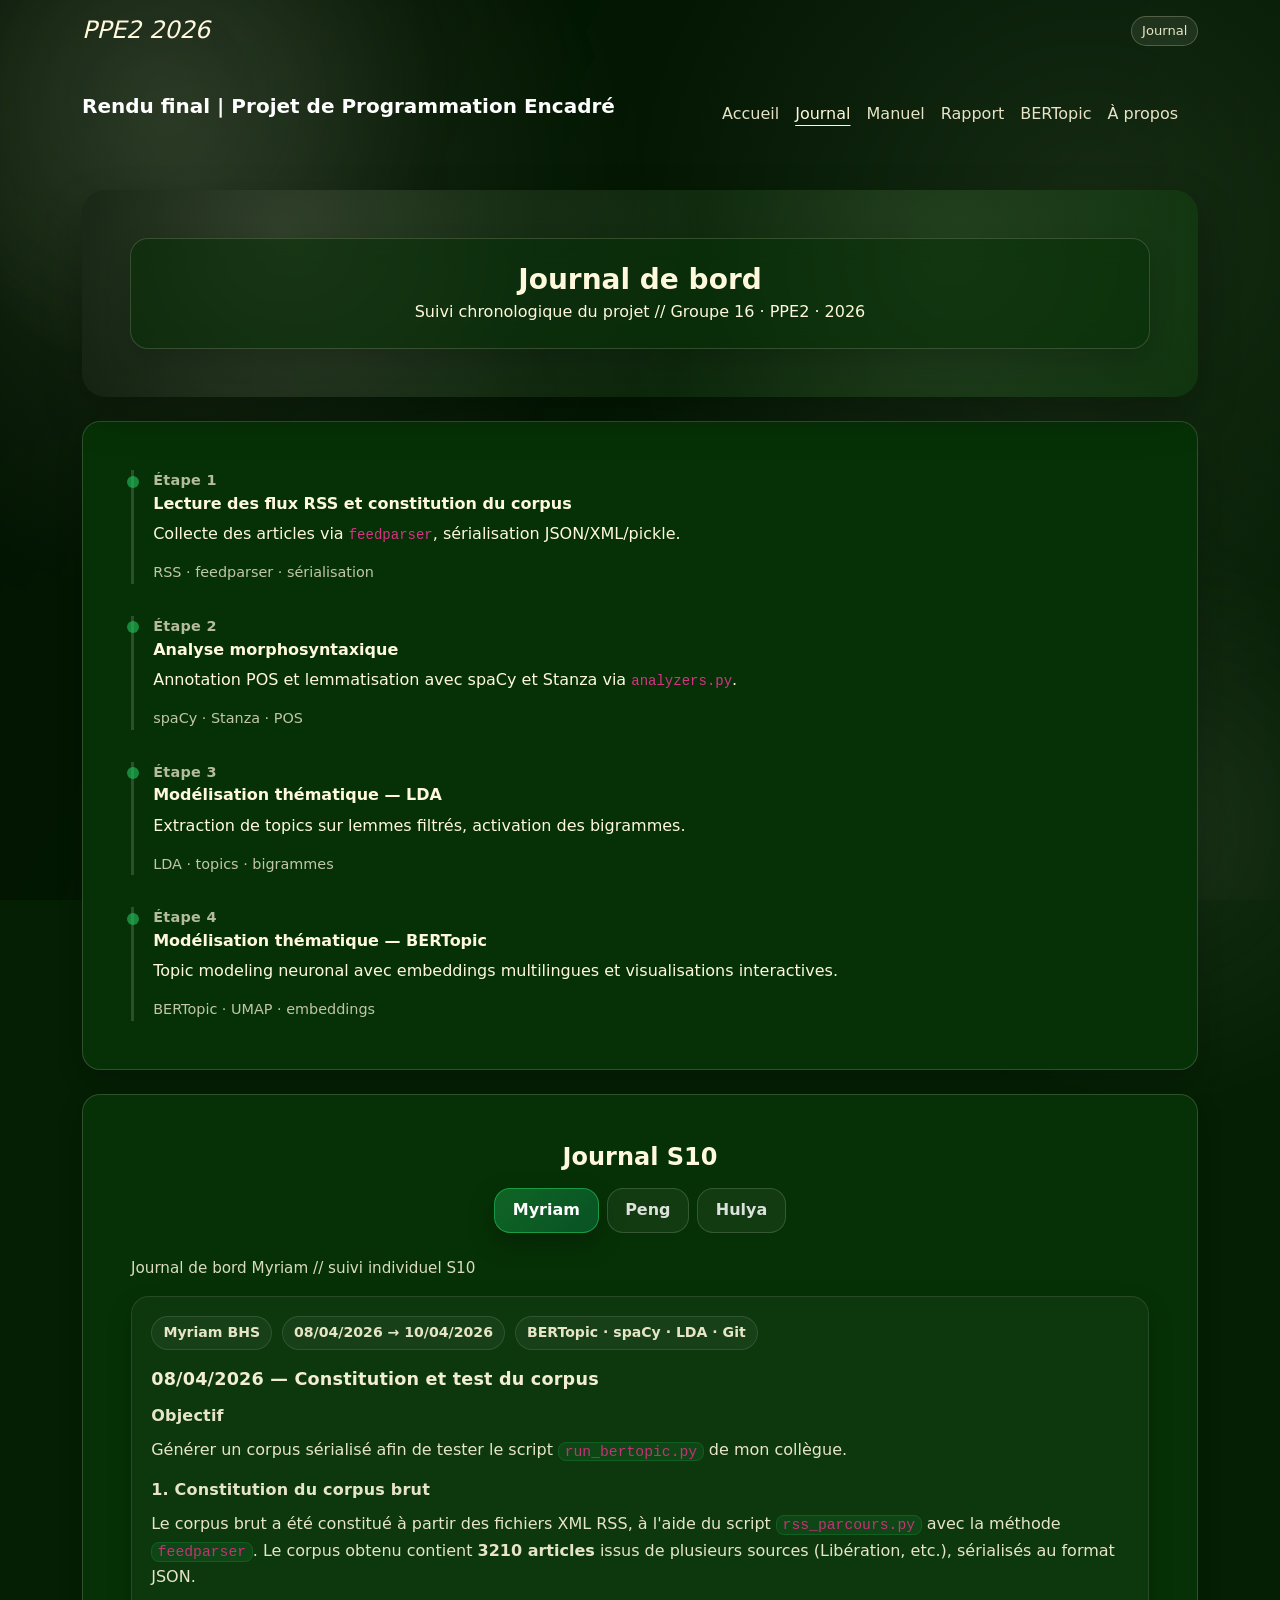
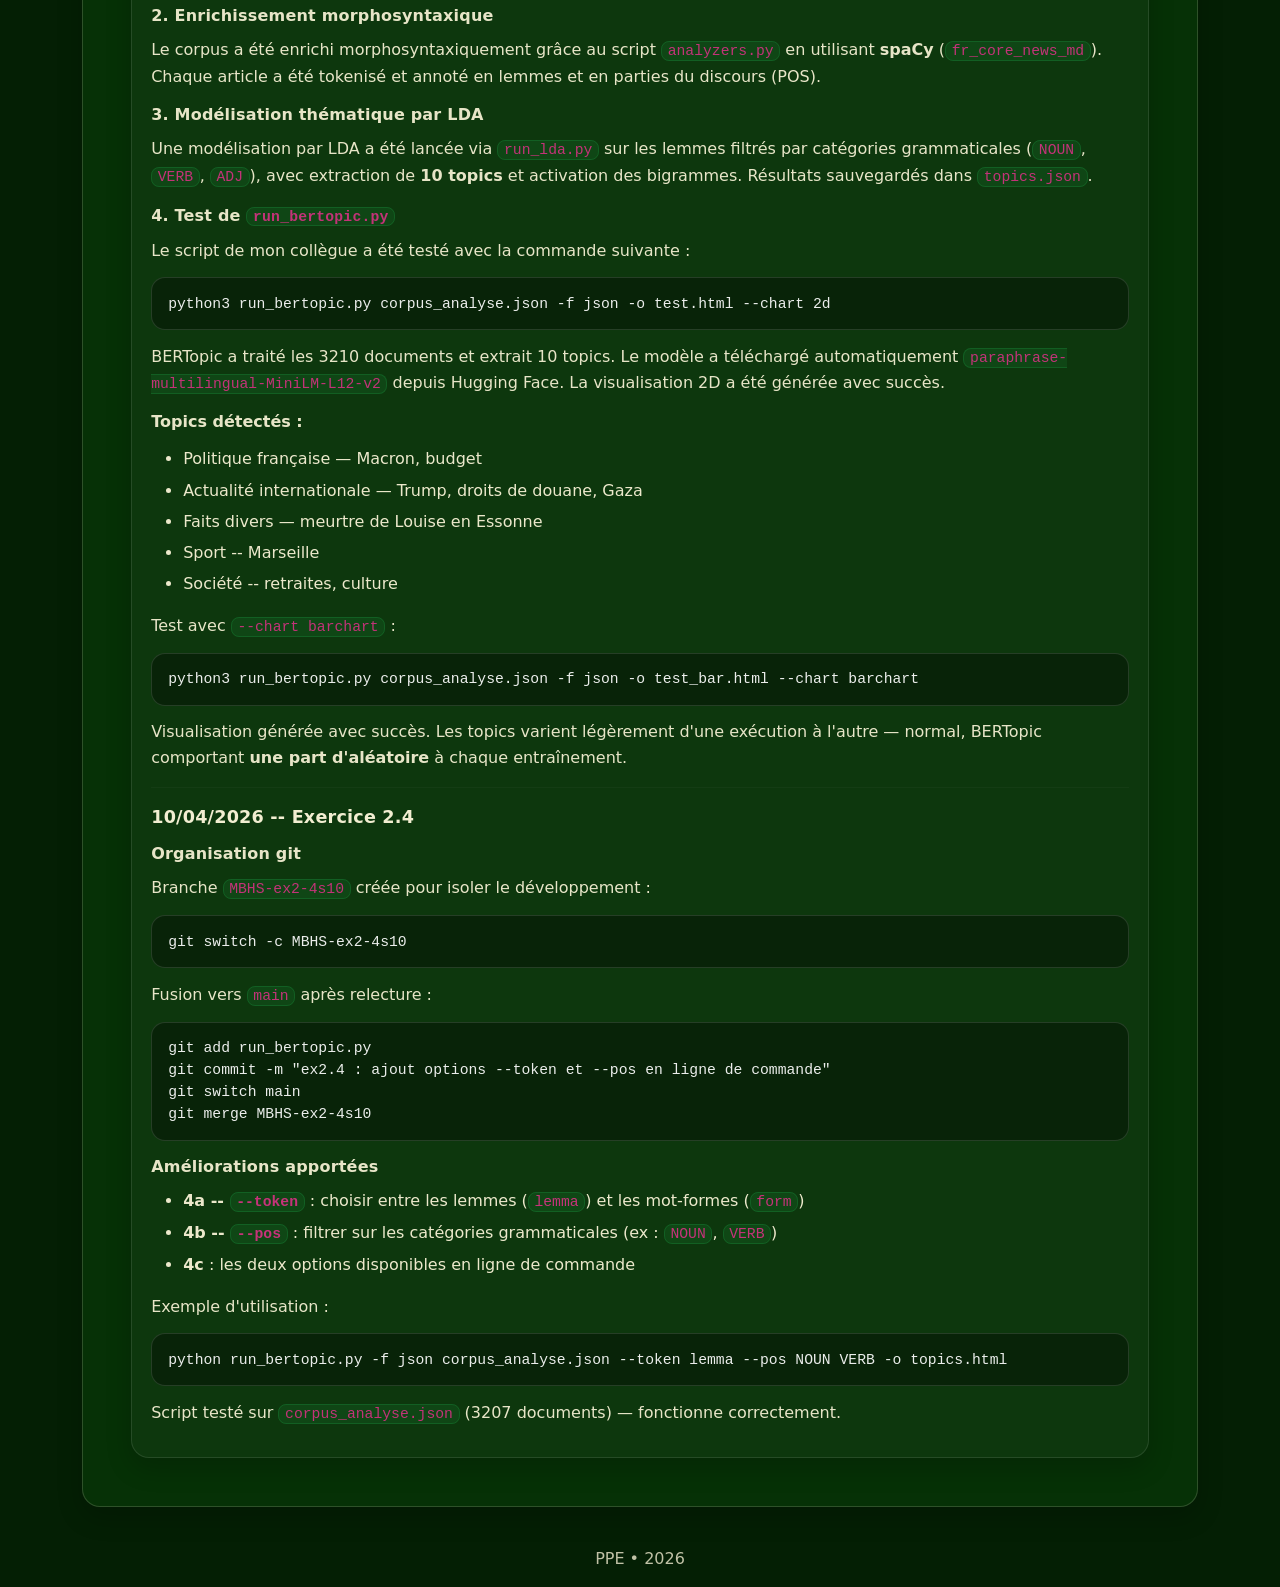
==== page-html/journal.html @ b5c0f67b "ajout des fichiers html pour le site du rendu final" ====
<!DOCTYPE html>
<html lang="fr">
  <head>
    <meta charset="utf-8" />
    <meta name="viewport" content="width=device-width, initial-scale=1" />
    <title>Journal | PPE2 | Groupe 16</title>

    <link
      href="https://cdn.jsdelivr.net/npm/bootstrap@5.3.3/dist/css/bootstrap.min.css"
      rel="stylesheet"
    />
    <style>
      /* ===== projet.css ===== */
      :root {
        --ink: cornsilk;
        --panel: #063106;
        --panelGlass: rgba(6, 49, 6, 0.55);
        --line: rgba(255, 248, 220, 0.16);
        --line2: rgba(255, 248, 220, 0.26);
        --shadow: 0 18px 40px rgba(0, 0, 0, 0.26);
        --shadow2: 0 10px 26px rgba(0, 0, 0, 0.18);
        --r: 24px;
        --r2: 18px;
      }
      body.corps {
        background: #041f04;
        color: var(--ink);
        min-height: 100vh;
      }
      .wow-bg {
        position: fixed;
        inset: 0;
        z-index: -1;
        background: radial-gradient(circle at 15% 20%, rgba(255,248,220,0.1), transparent 35%),
          radial-gradient(circle at 85% 25%, rgba(255,248,220,0.08), transparent 38%),
          radial-gradient(circle at 70% 90%, rgba(255,248,220,0.06), transparent 45%),
          linear-gradient(120deg, rgba(0,0,0,0.35), rgba(0,0,0,0.05));
        filter: saturate(1.05) contrast(1.05);
      }
      .wow-bg::before, .wow-bg::after {
        content: "";
        position: absolute;
        width: 55vmax;
        height: 55vmax;
        border-radius: 50%;
        background: radial-gradient(circle, rgba(255,248,220,0.14), transparent 60%);
        filter: blur(18px);
        opacity: 0.65;
        animation: floaty 14s ease-in-out infinite;
        pointer-events: none;
      }
      .wow-bg::before { left: -15vmax; top: -20vmax; }
      .wow-bg::after { right: -18vmax; bottom: -22vmax; animation-duration: 18s; opacity: 0.5; }
      @keyframes floaty {
        0%, 100% { transform: translate(0,0) scale(1); }
        50% { transform: translate(4vmax, 3vmax) scale(1.06); }
      }
      .navbar-dark .navbar-nav .nav-link { color: rgba(255,248,220,0.9); }
      .navbar-dark .navbar-nav .nav-link:hover { color: rgba(255,248,220,1); }
      .navbar-dark .navbar-nav .nav-link.active {
        color: rgba(255,248,220,1);
        text-decoration: underline;
        text-underline-offset: 6px;
      }
      .badge-soft {
        display: inline-flex;
        align-items: center;
        gap: 0.4rem;
        padding: 0.25rem 0.6rem;
        border-radius: 999px;
        border: 1px solid rgba(255,248,220,0.22);
        background: rgba(255,248,220,0.08);
        color: rgba(255,248,220,0.9);
        font-size: 0.82rem;
        white-space: nowrap;
      }
      .hero {
        position: relative;
        border-radius: var(--r);
        overflow: hidden;
        background: var(--panel);
        box-shadow: var(--shadow);
        isolation: isolate;
      }
      .hero-bg {
        position: absolute;
        inset: 0;
        background: radial-gradient(circle at 18% 22%, rgba(255,248,220,0.18), transparent 45%),
          radial-gradient(circle at 78% 30%, rgba(255,248,220,0.12), transparent 48%),
          linear-gradient(90deg, rgba(0,0,0,0.62), rgba(0,0,0,0.1));
        z-index: 0;
      }
      .hero-content { position: relative; z-index: 1; }
      .glass {
        background: var(--panelGlass);
        border: 1px solid var(--line);
        border-radius: var(--r2);
        box-shadow: var(--shadow2);
        backdrop-filter: blur(12px);
        -webkit-backdrop-filter: blur(12px);
      }
      .modern-card {
        background: var(--panel);
        border: 1px solid var(--line);
        border-radius: var(--r2);
        box-shadow: var(--shadow2);
      }
      .small-muted { color: rgba(255,248,220,0.75); }
      .reveal { opacity: 1; transform: none; }
      body.has-io .reveal { opacity: 0; transform: translateY(10px); transition: opacity 0.5s ease, transform 0.5s ease; }
      body.has-io .reveal.is-visible { opacity: 1; transform: translateY(0); }
      .divider { height: 1px; background: rgba(255,248,220,0.18); margin: 28px 0; }
      .footer { padding: 18px 0; text-align: center; color: rgba(255,248,220,0.75); }
      .to-top {
        position: fixed; right: 18px; bottom: 18px; width: 48px; height: 48px;
        border-radius: 16px; border: 1px solid rgba(255,248,220,0.22);
        background: rgba(6,49,6,0.7); color: rgba(255,248,220,0.95);
        box-shadow: var(--shadow2); display: grid; place-items: center;
        cursor: pointer; opacity: 0; transform: translateY(6px);
        pointer-events: none; transition: opacity 0.18s ease, transform 0.18s ease; z-index: 10;
      }
      .to-top.is-visible { opacity: 1; transform: translateY(0); pointer-events: auto; }
      .tables-access { background: rgba(255,255,255,0.08) !important; border: 1px solid rgba(255,255,255,0.1); }
      .tables-access .modern-card { transition: transform 0.18s ease, filter 0.18s ease, box-shadow 0.18s ease; will-change: transform; }
      .tables-access .modern-card:hover { filter: brightness(0.9); transform: translateY(-2px); box-shadow: 0 10px 24px rgba(0,0,0,0.25); }

      /* ===== journal styles ===== */
      .journal-entry {
        border-left: 3px solid rgba(255, 255, 255, 0.15);
        padding-left: 1.2rem;
        position: relative;
      }

      .journal-entry::before {
        content: "";
        position: absolute;
        left: -7px;
        top: 0.35rem;
        width: 12px;
        height: 12px;
        border-radius: 50%;
        background: rgba(34, 197, 94, 0.6);
      }

      .journal-date {
        font-size: 0.9rem;
        opacity: 0.7;
        font-weight: 600;
        letter-spacing: 0.3px;
      }

      .journal-title {
        font-weight: 700;
        margin-bottom: 0.4rem;
      }

      .journal-meta {
        font-size: 0.9rem;
        opacity: 0.75;
      }

      .journal-entry + .journal-entry {
        margin-top: 2rem;
      }

      .journal-tabs .nav-link {
        border-radius: 16px;
        padding: 0.6rem 1.1rem;
        font-weight: 600;
        color: rgba(255, 255, 255, 0.85);
        background: rgba(255, 255, 255, 0.05);
        border: 1px solid rgba(255, 255, 255, 0.15);
        transition: all 0.15s ease;
      }

      .journal-tabs .nav-link:hover {
        background: rgba(34, 197, 94, 0.12);
        border-color: rgba(34, 197, 94, 0.4);
        color: rgba(255, 255, 255, 0.95);
      }

      .journal-tabs .nav-link.active {
        background: linear-gradient(
          135deg,
          rgba(34, 197, 94, 0.35),
          rgba(16, 185, 129, 0.25)
        );
        border-color: rgba(34, 197, 94, 0.6);
        color: #fff;
        box-shadow: 0 10px 26px rgba(0, 0, 0, 0.25);
      }

      .journal-file {
        font-size: 0.95rem;
        opacity: 0.85;
      }

      .md-wrap {
        background: rgba(255, 255, 255, 0.03);
        border: 1px solid rgba(255, 255, 255, 0.1);
        border-radius: 18px;
        padding: 1.2rem 1.2rem;
        box-shadow: 0 10px 26px rgba(0, 0, 0, 0.18);
      }
      .md-wrap h1,
      .md-wrap h2,
      .md-wrap h3 {
        margin: 0 0 0.75rem 0;
        font-weight: 800;
        letter-spacing: 0.2px;
      }
      .md-wrap h1 {
        font-size: 1.35rem;
      }
      .md-wrap h2 {
        font-size: 1.1rem;
        opacity: 0.95;
        margin-top: 1.2rem;
      }
      .md-wrap h3 {
        font-size: 1rem;
        opacity: 0.9;
        margin-top: 1rem;
      }
      .md-wrap p {
        opacity: 0.9;
        line-height: 1.6;
        margin-bottom: 0.75rem;
      }
      .md-wrap ul,
      .md-wrap ol {
        opacity: 0.92;
        line-height: 1.6;
      }
      .md-wrap li {
        margin-bottom: 0.35rem;
      }
      .md-wrap hr {
        border: 0;
        height: 1px;
        margin: 1rem 0;
        background: rgba(255, 255, 255, 0.1);
      }
      .md-wrap code {
        background: rgba(34, 197, 94, 0.12);
        border: 1px solid rgba(34, 197, 94, 0.22);
        padding: 0.06rem 0.35rem;
        border-radius: 8px;
        font-family: ui-monospace, SFMono-Regular, Menlo, Monaco, Consolas,
          "Liberation Mono", "Courier New", monospace;
        font-size: 0.92em;
      }
      .md-wrap pre {
        background: rgba(0, 0, 0, 0.35);
        border: 1px solid rgba(255, 255, 255, 0.12);
        border-radius: 14px;
        padding: 0.9rem 1rem;
        overflow: auto;
        margin: 0.85rem 0;
      }
      .md-wrap pre code {
        background: transparent;
        border: 0;
        padding: 0;
        font-size: 0.92rem;
        color: rgba(255, 255, 255, 0.92);
        display: block;
        white-space: pre;
      }
      .md-meta {
        display: flex;
        flex-wrap: wrap;
        gap: 0.6rem;
        align-items: center;
        margin-bottom: 0.9rem;
        opacity: 0.9;
      }
      .md-badge {
        display: inline-flex;
        align-items: center;
        gap: 0.45rem;
        padding: 0.35rem 0.7rem;
        border-radius: 999px;
        background: rgba(255, 255, 255, 0.05);
        border: 1px solid rgba(255, 255, 255, 0.12);
        font-weight: 650;
        font-size: 0.88rem;
      }
    </style>
  </head>

  <body class="corps">
    <div class="wow-bg"></div>

    <header class="py-3">
      <div
        class="container d-flex align-items-center justify-content-between gap-3"
      >
        <h4 class="m-0"><em>PPE2 2026</em></h4>
        <span class="badge-soft">Journal</span>
      </div>

      <nav class="navbar navbar-expand-lg navbar-dark mt-3">
      <div class="container">
        <a class="navbar-brand fw-semibold" href="index.html">Rendu final | Projet de Programmation Encadré</a>
      
      <nav class="navbar navbar-expand-lg navbar-dark mt-3">
        <div class="container">
          <a class="navbar-brand fw-semibold" href="index.html"></a>

          <button
            class="navbar-toggler"
            type="button"
            data-bs-toggle="collapse"
            data-bs-target="#mainNav"
          >
            <span class="navbar-toggler-icon"></span>
          </button>

          <div class="collapse navbar-collapse" id="mainNav">
            <ul class="navbar-nav ms-auto">
              <li class="nav-item">
                <a class="nav-link" href="projet.html">Accueil</a>
              </li>
              <li class="nav-item">
                <a class="nav-link active" aria-current="page" href="journal.html">Journal</a>
              </li>
              <li class="nav-item">
                <a class="nav-link" href="manuel.html">Manuel</a>
              </li>
              <li class="nav-item">
                <a class="nav-link" href="rapport.html">Rapport</a>
              </li>
              <li class="nav-item">
                <a class="nav-link" href="bertopic.html">BERTopic</a>
              </li>
              <li class="nav-item">
                <a class="nav-link" href="objectifs.html">À propos</a>
              </li>
            </ul>
          </div>
        </div>
      </nav>
    </header>

    <main class="container py-4">

      <section class="hero mb-4 reveal">
        <div class="hero-bg" aria-hidden="true"></div>
        <div class="hero-content p-4 p-md-5">
          <div class="glass p-3 p-md-4">
            <h1 class="h3 mb-1 text-center">
              <strong>Journal de bord</strong>
            </h1>
            <p class="mb-0 text-center">
              Suivi chronologique du projet // Groupe 16 · PPE2 · 2026
            </p>
          </div>
        </div>
      </section>

      <section class="reveal">
        <div class="modern-card p-4 p-md-5">
          <div class="journal-entry">
            <div class="journal-date">Étape 1</div>
            <div class="journal-title">Lecture des flux RSS et constitution du corpus</div>
            <p>Collecte des articles via <code>feedparser</code>, sérialisation JSON/XML/pickle.</p>
            <div class="journal-meta">RSS · feedparser · sérialisation</div>
          </div>

          <div class="journal-entry">
            <div class="journal-date">Étape 2</div>
            <div class="journal-title">Analyse morphosyntaxique</div>
            <p>Annotation POS et lemmatisation avec spaCy et Stanza via <code>analyzers.py</code>.</p>
            <div class="journal-meta">spaCy · Stanza · POS</div>
          </div>

          <div class="journal-entry">
            <div class="journal-date">Étape 3</div>
            <div class="journal-title">Modélisation thématique — LDA</div>
            <p>Extraction de topics sur lemmes filtrés, activation des bigrammes.</p>
            <div class="journal-meta">LDA · topics · bigrammes</div>
          </div>

          <div class="journal-entry">
            <div class="journal-date">Étape 4</div>
            <div class="journal-title">Modélisation thématique — BERTopic</div>
            <p>Topic modeling neuronal avec embeddings multilingues et visualisations interactives.</p>
            <div class="journal-meta">BERTopic · UMAP · embeddings</div>
          </div>
        </div>
      </section>

      <section class="reveal mt-4">
        <div class="modern-card p-4 p-md-5">
          <h2 class="h4 mb-3 text-center">
            <strong>Journal S10</strong>
          </h2>

          <ul class="nav nav-pills justify-content-center gap-2 journal-tabs mb-4">
            <li class="nav-item">
              <button class="nav-link active" data-bs-toggle="pill" data-bs-target="#journal-myriam">
                Myriam
              </button>
            </li>
            <li class="nav-item">
              <button class="nav-link" data-bs-toggle="pill" data-bs-target="#journal-peng">
                Peng
              </button>
            </li>
            <li class="nav-item">
              <button class="nav-link" data-bs-toggle="pill" data-bs-target="#journal-hulya">
                Hulya
              </button>
            </li>
          </ul>

          <div class="tab-content">

            <!-- ===== MYRIAM ===== -->
            <div class="tab-pane fade show active" id="journal-myriam">
              <p class="journal-file mb-3">
                Journal de bord Myriam // suivi individuel S10
              </p>
              <article class="md-wrap">
                <div class="md-meta">
                  <span class="md-badge">Myriam BHS</span>
                  <span class="md-badge">08/04/2026 → 10/04/2026</span>
                  <span class="md-badge">BERTopic · spaCy · LDA · Git</span>
                </div>

                <h2>08/04/2026 — Constitution et test du corpus</h2>

                <h3>Objectif</h3>
                <p>Générer un corpus sérialisé afin de tester le script <code>run_bertopic.py</code> de mon collègue.</p>

                <h3>1. Constitution du corpus brut</h3>
                <p>
                  Le corpus brut a été constitué à partir des fichiers XML RSS, à l'aide du script <code>rss_parcours.py</code>
                  avec la méthode <code>feedparser</code>. Le corpus obtenu contient <strong>3210 articles</strong> issus de
                  plusieurs sources (Libération, etc.), sérialisés au format JSON.
                </p>

                <h3>2. Enrichissement morphosyntaxique</h3>
                <p>
                  Le corpus a été enrichi morphosyntaxiquement grâce au script <code>analyzers.py</code> en utilisant
                  <strong>spaCy</strong> (<code>fr_core_news_md</code>). Chaque article a été tokenisé et annoté en lemmes
                  et en parties du discours (POS).
                </p>

                <h3>3. Modélisation thématique par LDA</h3>
                <p>
                  Une modélisation par LDA a été lancée via <code>run_lda.py</code> sur les lemmes filtrés par catégories
                  grammaticales (<code>NOUN</code>, <code>VERB</code>, <code>ADJ</code>), avec extraction de
                  <strong>10 topics</strong> et activation des bigrammes. Résultats sauvegardés dans <code>topics.json</code>.
                </p>

                <h3>4. Test de <code>run_bertopic.py</code></h3>
                <p>Le script de mon collègue a été testé avec la commande suivante :</p>
                <pre><code>python3 run_bertopic.py corpus_analyse.json -f json -o test.html --chart 2d</code></pre>
                <p>
                  BERTopic a traité les 3210 documents et extrait 10 topics. Le modèle a téléchargé automatiquement
                  <code>paraphrase-multilingual-MiniLM-L12-v2</code> depuis Hugging Face. La visualisation 2D a été
                  générée avec succès.
                </p>
                <p><strong>Topics détectés :</strong></p>
                <ul>
                  <li>Politique française — Macron, budget</li>
                  <li>Actualité internationale — Trump, droits de douane, Gaza</li>
                  <li>Faits divers — meurtre de Louise en Essonne</li>
                  <li>Sport -- Marseille</li>
                  <li>Société -- retraites, culture</li>
                </ul>
                <p>Test avec <code>--chart barchart</code> :</p>
                <pre><code>python3 run_bertopic.py corpus_analyse.json -f json -o test_bar.html --chart barchart</code></pre>
                <p>
                  Visualisation générée avec succès. Les topics varient légèrement d'une exécution à l'autre —
                  normal, BERTopic comportant <strong>une part d'aléatoire</strong> à chaque entraînement.
                </p>

                <hr />

                <h2>10/04/2026 -- Exercice 2.4</h2>

                <h3>Organisation git</h3>
                <p>Branche <code>MBHS-ex2-4s10</code> créée pour isoler le développement :</p>
                <pre><code>git switch -c MBHS-ex2-4s10</code></pre>
                <p>Fusion vers <code>main</code> après relecture :</p>
                <pre><code>git add run_bertopic.py
git commit -m "ex2.4 : ajout options --token et --pos en ligne de commande"
git switch main
git merge MBHS-ex2-4s10</code></pre>

                <h3>Améliorations apportées</h3>
                <ul>
                  <li><strong>4a -- <code>--token</code></strong> : choisir entre les lemmes (<code>lemma</code>) et les mot-formes (<code>form</code>)</li>
                  <li><strong>4b -- <code>--pos</code></strong> : filtrer sur les catégories grammaticales (ex : <code>NOUN</code>, <code>VERB</code>)</li>
                  <li><strong>4c</strong> : les deux options disponibles en ligne de commande</li>
                </ul>
                <p>Exemple d'utilisation :</p>
                <pre><code>python run_bertopic.py -f json corpus_analyse.json --token lemma --pos NOUN VERB -o topics.html</code></pre>
                <p>Script testé sur <code>corpus_analyse.json</code> (3207 documents) — fonctionne correctement.</p>
              </article>
            </div>

            <!-- ===== PENG ===== -->
            <div class="tab-pane fade" id="journal-peng">
              <p class="journal-file mb-3">
                Journal de bord Peng // suivi individuel S10
              </p>
              <article class="md-wrap">
                <div class="md-meta">
                  <span class="md-badge">Peng CHEN</span>
                  <span class="md-badge">10/04/2026</span>
                  <span class="md-badge">BERTopic · argparse · refactorisation</span>
                </div>

                <h2>Exercice 1 -- Correction du code précédent</h2>
                <p>
                  J'ai repris et restructuré une grande partie du code, notamment dans <code>analyzers.py</code>,
                  <code>datastructures.py</code> et <code>run_lda.py</code>. En m'inspirant du style de la correction
                  fournie par le professeur, j'ai supprimé du code et des classes superflus afin de rendre
                  l'architecture plus claire et lisible.
                </p>
                <p>
                  Dans la version précédente, dans la classe <code>Article</code>, le champ <code>token</code> était
                  utilisé comme clé avec un type limité à <code>list[Token]</code>. J'ai modifié cette structure :
                </p>
                <pre><code>analysis: list[list[Token]] = field(default_factory=list)</code></pre>
                <p>
                  J'ai également corrigé un bug dans <code>load_xml</code> de <code>datastructures.py</code> :
                  l'ancienne version écrasait certaines variables (conflit de noms) et ciblait incorrectement les
                  balises XML, produisant des listes vides. La désérialisation remplit désormais correctement la
                  structure <code>list[list[Token]]</code>.
                </p>

                <hr />

                <h2>Exercice 2 -- Topic Modeling avec BERTopic</h2>

                <h3>Exo 2.1 -- Quick start</h3>
                <p>Exécution réussie du script pour le quick start.</p>

                <h3>Exo 2.2 -- Adaptation sur données françaises</h3>
                <p>
                  J'ai adapté le script pour charger nos propres données en français. Problème rencontré : lors de la
                  génération de la visualisation 2D (<code>visualize_topics()</code>), le programme a planté (erreur
                  UMAP) car le corpus de test était trop petit. J'ai basculé sur <code>visualize_barchart()</code>,
                  qui fonctionne parfaitement même avec peu de topics.
                </p>
                <p>
                  <strong>Observation clé :</strong> les topics étaient saturés de mots vides
                  (« le », « de », « et »), ce qui confirme la nécessité d'un filtrage syntaxique pour la suite (exo 2.4).
                </p>

                <h3>Exo 2.3 -- Commande autonome</h3>
                <p>J'ai refactorisé le script pour éliminer les valeurs codées en dur, en structurant le code par fonctionnalités :</p>
                <ul>
                  <li><code>load_corpus()</code> — charge le corpus en <code>xml</code>, <code>json</code> ou <code>pkl</code></li>
                  <li><code>train_bertopic_model()</code> — entraîne le modèle</li>
                  <li><code>save_viz()</code> — sauvegarde la visualisation, avec bascule automatique vers barchart si la vue 2D échoue</li>
                </ul>
                <p>
                  Options ajoutées avec <code>argparse</code> : <code>-f</code> pour le format du corpus, <code>-o</code>
                  pour sauvegarder le graphique HTML. Exemple :
                </p>
                <pre><code>python run_bertopic.py -f xml Outputs/corpusA.xml</code></pre>
              </article>
            </div>

            <!-- ===== HULYA ===== -->
            <div class="tab-pane fade" id="journal-hulya">
              <p class="journal-file mb-3">
                Journal de bord Hulya // S10
              </p>
              <article class="md-wrap">
                <div class="md-meta">
                  <span class="md-badge">Hulya (@ozenhulya72)</span>
                  <span class="md-badge">10/04/2026</span>
                </div>
                <p>
                  <strong>Note :</strong> Hulya a abandonné le projet pour cause de problèmes personnels. Aucune contribution pour le S10, on lui souhaite tout de même bon courage.
                </p>
              </article>
            </div>

          </div>
        </div>
      </section>

    </main>

    <footer class="footer text-center py-3">PPE • 2026</footer>

    <script src="https://cdn.jsdelivr.net/npm/bootstrap@5.3.3/dist/js/bootstrap.bundle.min.js"></script>
    <script src="assets/js/ppe.js"></script>
  </body>
</html>
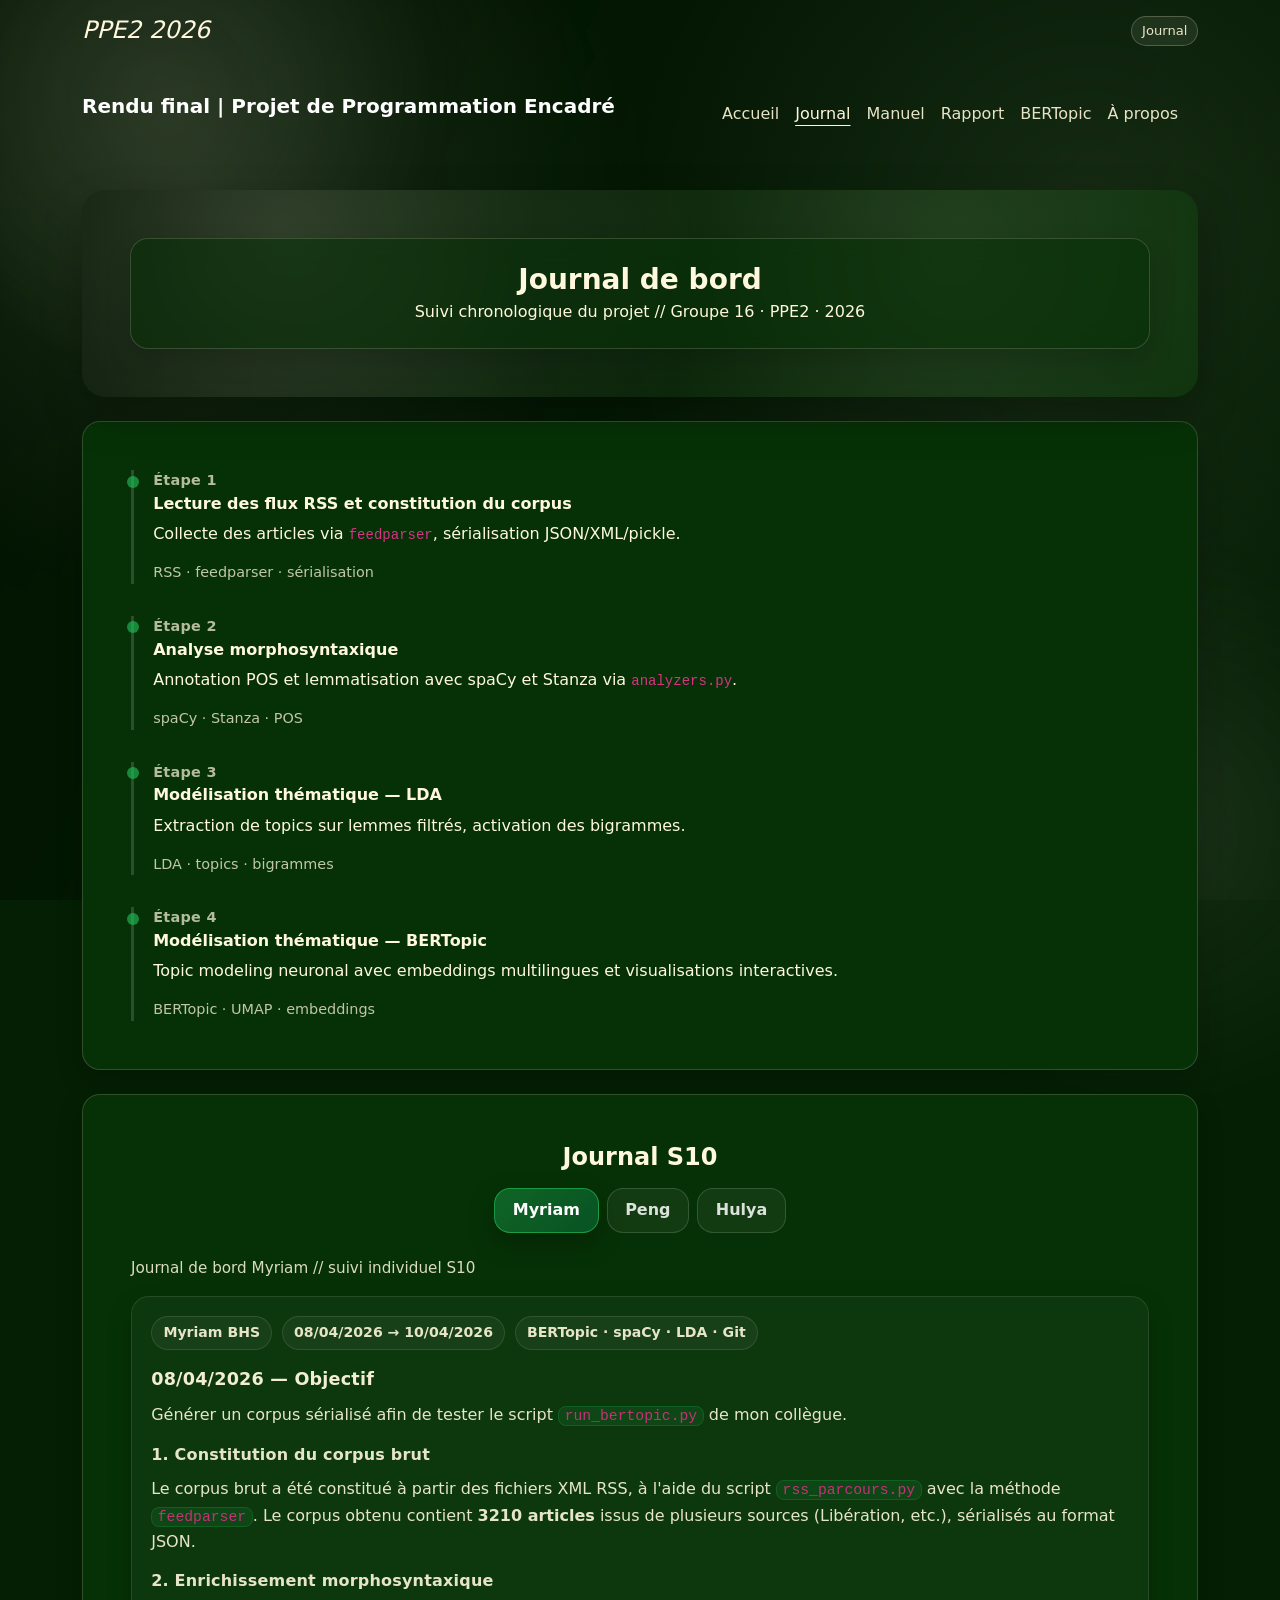
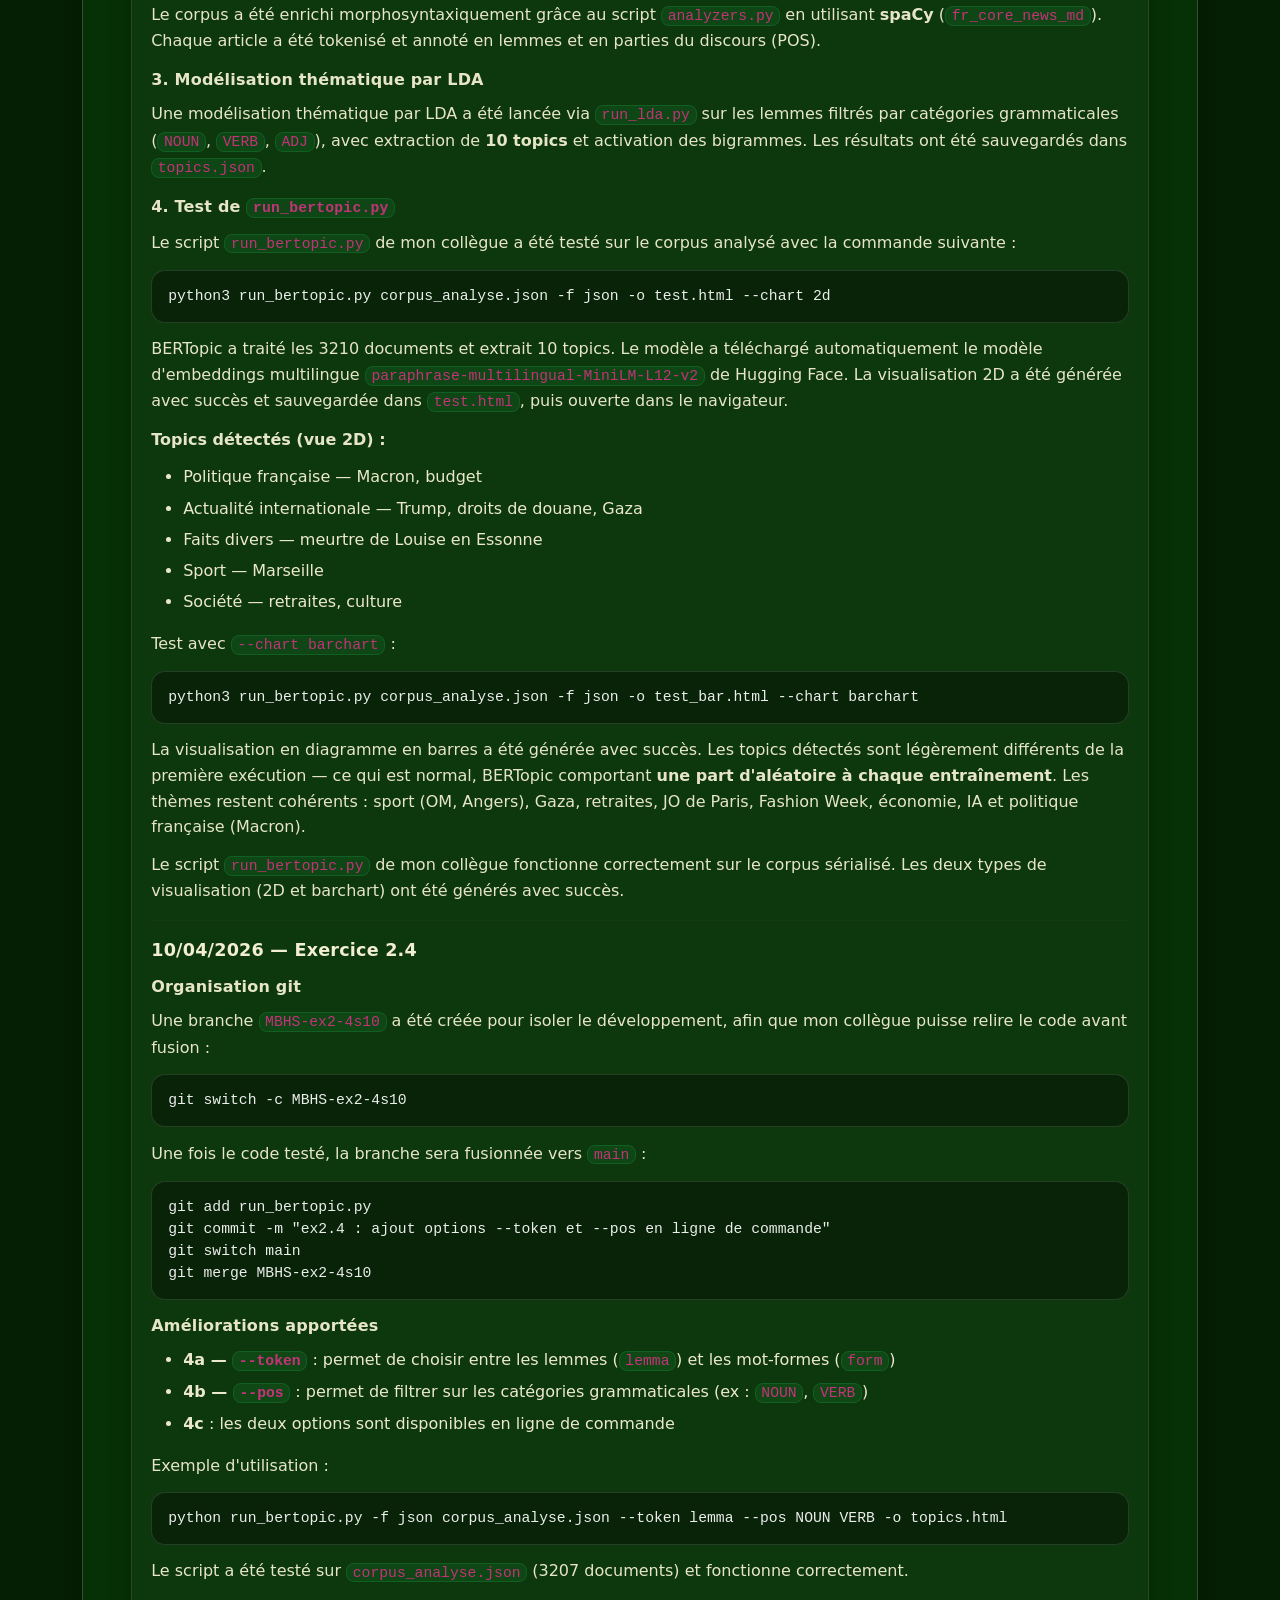
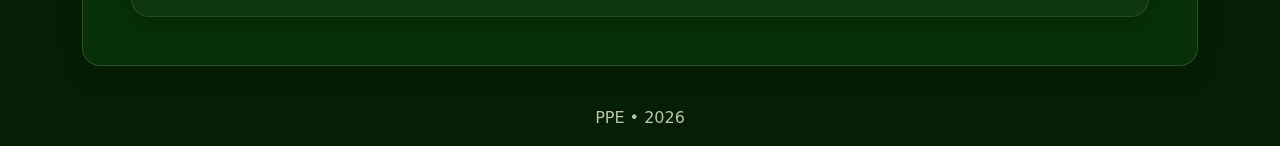
==== commit 8b0b0f6f: "MAJ des pages html pour le manuel et le rapport + ajout des visualisations BERTopic" ====
--- a/page-html/journal.html
+++ b/page-html/journal.html
@@ -419,9 +419,7 @@
 
             <!-- ===== MYRIAM ===== -->
             <div class="tab-pane fade show active" id="journal-myriam">
-              <p class="journal-file mb-3">
-                Journal de bord Myriam // suivi individuel S10
-              </p>
+              <p class="journal-file mb-3">Journal de bord Myriam // suivi individuel S10</p>
               <article class="md-wrap">
                 <div class="md-meta">
                   <span class="md-badge">Myriam BHS</span>
@@ -429,63 +427,46 @@
                   <span class="md-badge">BERTopic · spaCy · LDA · Git</span>
                 </div>
 
-                <h2>08/04/2026 — Constitution et test du corpus</h2>
-
-                <h3>Objectif</h3>
+                <h2>08/04/2026 — Objectif</h2>
                 <p>Générer un corpus sérialisé afin de tester le script <code>run_bertopic.py</code> de mon collègue.</p>
 
                 <h3>1. Constitution du corpus brut</h3>
-                <p>
-                  Le corpus brut a été constitué à partir des fichiers XML RSS, à l'aide du script <code>rss_parcours.py</code>
-                  avec la méthode <code>feedparser</code>. Le corpus obtenu contient <strong>3210 articles</strong> issus de
-                  plusieurs sources (Libération, etc.), sérialisés au format JSON.
-                </p>
+                <p>Le corpus brut a été constitué à partir des fichiers XML RSS, à l'aide du script <code>rss_parcours.py</code> avec la méthode <code>feedparser</code>. Le corpus obtenu contient <strong>3210 articles</strong> issus de plusieurs sources (Libération, etc.), sérialisés au format JSON.</p>
 
                 <h3>2. Enrichissement morphosyntaxique</h3>
-                <p>
-                  Le corpus a été enrichi morphosyntaxiquement grâce au script <code>analyzers.py</code> en utilisant
-                  <strong>spaCy</strong> (<code>fr_core_news_md</code>). Chaque article a été tokenisé et annoté en lemmes
-                  et en parties du discours (POS).
-                </p>
+                <p>Le corpus a été enrichi morphosyntaxiquement grâce au script <code>analyzers.py</code> en utilisant <strong>spaCy</strong> (<code>fr_core_news_md</code>). Chaque article a été tokenisé et annoté en lemmes et en parties du discours (POS).</p>
 
                 <h3>3. Modélisation thématique par LDA</h3>
-                <p>
-                  Une modélisation par LDA a été lancée via <code>run_lda.py</code> sur les lemmes filtrés par catégories
-                  grammaticales (<code>NOUN</code>, <code>VERB</code>, <code>ADJ</code>), avec extraction de
-                  <strong>10 topics</strong> et activation des bigrammes. Résultats sauvegardés dans <code>topics.json</code>.
-                </p>
+                <p>Une modélisation thématique par LDA a été lancée via <code>run_lda.py</code> sur les lemmes filtrés par catégories grammaticales (<code>NOUN</code>, <code>VERB</code>, <code>ADJ</code>), avec extraction de <strong>10 topics</strong> et activation des bigrammes. Les résultats ont été sauvegardés dans <code>topics.json</code>.</p>
 
                 <h3>4. Test de <code>run_bertopic.py</code></h3>
-                <p>Le script de mon collègue a été testé avec la commande suivante :</p>
+                <p>Le script <code>run_bertopic.py</code> de mon collègue a été testé sur le corpus analysé avec la commande suivante :</p>
                 <pre><code>python3 run_bertopic.py corpus_analyse.json -f json -o test.html --chart 2d</code></pre>
-                <p>
-                  BERTopic a traité les 3210 documents et extrait 10 topics. Le modèle a téléchargé automatiquement
-                  <code>paraphrase-multilingual-MiniLM-L12-v2</code> depuis Hugging Face. La visualisation 2D a été
-                  générée avec succès.
-                </p>
-                <p><strong>Topics détectés :</strong></p>
+                <p>BERTopic a traité les 3210 documents et extrait 10 topics. Le modèle a téléchargé automatiquement le modèle d'embeddings multilingue <code>paraphrase-multilingual-MiniLM-L12-v2</code> de Hugging Face. La visualisation 2D a été générée avec succès et sauvegardée dans <code>test.html</code>, puis ouverte dans le navigateur.</p>
+
+                <p><strong>Topics détectés (vue 2D) :</strong></p>
                 <ul>
                   <li>Politique française — Macron, budget</li>
                   <li>Actualité internationale — Trump, droits de douane, Gaza</li>
                   <li>Faits divers — meurtre de Louise en Essonne</li>
-                  <li>Sport -- Marseille</li>
-                  <li>Société -- retraites, culture</li>
+                  <li>Sport — Marseille</li>
+                  <li>Société — retraites, culture</li>
                 </ul>
+
                 <p>Test avec <code>--chart barchart</code> :</p>
                 <pre><code>python3 run_bertopic.py corpus_analyse.json -f json -o test_bar.html --chart barchart</code></pre>
-                <p>
-                  Visualisation générée avec succès. Les topics varient légèrement d'une exécution à l'autre —
-                  normal, BERTopic comportant <strong>une part d'aléatoire</strong> à chaque entraînement.
-                </p>
+                <p>La visualisation en diagramme en barres a été générée avec succès. Les topics détectés sont légèrement différents de la première exécution — ce qui est normal, BERTopic comportant <strong>une part d'aléatoire à chaque entraînement</strong>. Les thèmes restent cohérents : sport (OM, Angers), Gaza, retraites, JO de Paris, Fashion Week, économie, IA et politique française (Macron).</p>
+
+                <p>Le script <code>run_bertopic.py</code> de mon collègue fonctionne correctement sur le corpus sérialisé. Les deux types de visualisation (2D et barchart) ont été générés avec succès.</p>
 
                 <hr />
 
-                <h2>10/04/2026 -- Exercice 2.4</h2>
+                <h2>10/04/2026 — Exercice 2.4</h2>
 
                 <h3>Organisation git</h3>
-                <p>Branche <code>MBHS-ex2-4s10</code> créée pour isoler le développement :</p>
+                <p>Une branche <code>MBHS-ex2-4s10</code> a été créée pour isoler le développement, afin que mon collègue puisse relire le code avant fusion :</p>
                 <pre><code>git switch -c MBHS-ex2-4s10</code></pre>
-                <p>Fusion vers <code>main</code> après relecture :</p>
+                <p>Une fois le code testé, la branche sera fusionnée vers <code>main</code> :</p>
                 <pre><code>git add run_bertopic.py
 git commit -m "ex2.4 : ajout options --token et --pos en ligne de commande"
 git switch main
@@ -493,21 +474,19 @@
 
                 <h3>Améliorations apportées</h3>
                 <ul>
-                  <li><strong>4a -- <code>--token</code></strong> : choisir entre les lemmes (<code>lemma</code>) et les mot-formes (<code>form</code>)</li>
-                  <li><strong>4b -- <code>--pos</code></strong> : filtrer sur les catégories grammaticales (ex : <code>NOUN</code>, <code>VERB</code>)</li>
-                  <li><strong>4c</strong> : les deux options disponibles en ligne de commande</li>
+                  <li><strong>4a — <code>--token</code></strong> : permet de choisir entre les lemmes (<code>lemma</code>) et les mot-formes (<code>form</code>)</li>
+                  <li><strong>4b — <code>--pos</code></strong> : permet de filtrer sur les catégories grammaticales (ex : <code>NOUN</code>, <code>VERB</code>)</li>
+                  <li><strong>4c</strong> : les deux options sont disponibles en ligne de commande</li>
                 </ul>
                 <p>Exemple d'utilisation :</p>
                 <pre><code>python run_bertopic.py -f json corpus_analyse.json --token lemma --pos NOUN VERB -o topics.html</code></pre>
-                <p>Script testé sur <code>corpus_analyse.json</code> (3207 documents) — fonctionne correctement.</p>
+                <p>Le script a été testé sur <code>corpus_analyse.json</code> (3207 documents) et fonctionne correctement.</p>
               </article>
             </div>
 
             <!-- ===== PENG ===== -->
             <div class="tab-pane fade" id="journal-peng">
-              <p class="journal-file mb-3">
-                Journal de bord Peng // suivi individuel S10
-              </p>
+              <p class="journal-file mb-3">Journal de bord Peng // suivi individuel S10</p>
               <article class="md-wrap">
                 <div class="md-meta">
                   <span class="md-badge">Peng CHEN</span>
@@ -515,72 +494,46 @@
                   <span class="md-badge">BERTopic · argparse · refactorisation</span>
                 </div>
 
-                <h2>Exercice 1 -- Correction du code précédent</h2>
-                <p>
-                  J'ai repris et restructuré une grande partie du code, notamment dans <code>analyzers.py</code>,
-                  <code>datastructures.py</code> et <code>run_lda.py</code>. En m'inspirant du style de la correction
-                  fournie par le professeur, j'ai supprimé du code et des classes superflus afin de rendre
-                  l'architecture plus claire et lisible.
-                </p>
-                <p>
-                  Dans la version précédente, dans la classe <code>Article</code>, le champ <code>token</code> était
-                  utilisé comme clé avec un type limité à <code>list[Token]</code>. J'ai modifié cette structure :
-                </p>
+                <h2>Exercice 1 — Lecture et correction du code précédent</h2>
+                <p>J'ai repris et restructuré une grande partie du code, notamment dans <code>analyzers.py</code>, <code>datastructures.py</code> et <code>run_lda.py</code>. En m'inspirant du style de la correction fournie par le professeur, j'ai supprimé du code et des classes superflus afin de rendre l'architecture plus claire et lisible.</p>
+                <p>Dans la version précédente, dans la classe <code>Article</code>, le champ <code>token</code> était utilisé comme clé, avec un type limité à <code>list[Token]</code>. J'ai modifié cette structure pour adopter une représentation plus adaptée :</p>
                 <pre><code>analysis: list[list[Token]] = field(default_factory=list)</code></pre>
-                <p>
-                  J'ai également corrigé un bug dans <code>load_xml</code> de <code>datastructures.py</code> :
-                  l'ancienne version écrasait certaines variables (conflit de noms) et ciblait incorrectement les
-                  balises XML, produisant des listes vides. La désérialisation remplit désormais correctement la
-                  structure <code>list[list[Token]]</code>.
-                </p>
+                <p>Cela a nécessité une série d'ajustements cohérents dans le reste du code. Au passage, j'ai corrigé un bug dans la fonction <code>load_xml</code> de <code>datastructures.py</code>. L'ancienne version écrasait certaines variables (conflit de noms) et ciblait incorrectement les balises XML, ce qui produisait des listes vides. Ce problème est désormais corrigé en quelques lignes, et la désérialisation remplit correctement la structure <code>list[list[Token]]</code>.</p>
+                <p>Le code est désormais plus propre, plus cohérent et plus proche de standards professionnels, ce qui nous fournit une base solide pour la suite du TP.</p>
 
                 <hr />
 
-                <h2>Exercice 2 -- Topic Modeling avec BERTopic</h2>
-
-                <h3>Exo 2.1 -- Quick start</h3>
+                <h2>Exercice 2 — Topic Modeling avec BERTopic</h2>
+
+                <h3>Exo 2.1 — Quick start</h3>
                 <p>Exécution réussie du script pour le quick start.</p>
 
-                <h3>Exo 2.2 -- Adaptation sur données françaises</h3>
-                <p>
-                  J'ai adapté le script pour charger nos propres données en français. Problème rencontré : lors de la
-                  génération de la visualisation 2D (<code>visualize_topics()</code>), le programme a planté (erreur
-                  UMAP) car le corpus de test était trop petit. J'ai basculé sur <code>visualize_barchart()</code>,
-                  qui fonctionne parfaitement même avec peu de topics.
-                </p>
-                <p>
-                  <strong>Observation clé :</strong> les topics étaient saturés de mots vides
-                  (« le », « de », « et »), ce qui confirme la nécessité d'un filtrage syntaxique pour la suite (exo 2.4).
-                </p>
-
-                <h3>Exo 2.3 -- Commande autonome</h3>
-                <p>J'ai refactorisé le script pour éliminer les valeurs codées en dur, en structurant le code par fonctionnalités :</p>
+                <h3>Exo 2.2 — Adaptation sur données françaises</h3>
+                <p>J'ai adapté le script pour charger nos propres données en français. Problème rencontré : lors de la génération de la visualisation 2D (<code>visualize_topics()</code>), le programme a planté (erreur UMAP) car le corpus de test était trop petit pour générer suffisamment de topics. J'ai basculé sur <code>visualize_barchart()</code> qui fonctionne parfaitement même avec peu de topics.</p>
+                <p><strong>Observation clé :</strong> les topics étaient saturés de mots vides (« le », « de », « et »). Cela confirme la nécessité d'un filtrage syntaxique pour la suite (exo 2.4).</p>
+
+                <h3>Exo 2.3 — Commande autonome</h3>
+                <p>J'ai refactorisé le script afin d'éliminer les valeurs codées en dur, et structuré le code par fonctionnalités :</p>
                 <ul>
-                  <li><code>load_corpus()</code> — charge le corpus en <code>xml</code>, <code>json</code> ou <code>pkl</code></li>
+                  <li><code>load_corpus()</code> — reçoit le corpus analysé sous format <code>xml</code>, <code>json</code> et <code>pkl</code></li>
                   <li><code>train_bertopic_model()</code> — entraîne le modèle</li>
-                  <li><code>save_viz()</code> — sauvegarde la visualisation, avec bascule automatique vers barchart si la vue 2D échoue</li>
+                  <li><code>save_viz()</code> — sauvegarde le résultat de la visualisation, avec bascule automatique vers barchart si la vue 2D échoue (corpus trop petit)</li>
                 </ul>
-                <p>
-                  Options ajoutées avec <code>argparse</code> : <code>-f</code> pour le format du corpus, <code>-o</code>
-                  pour sauvegarder le graphique HTML. Exemple :
-                </p>
+                <p>Options ajoutées avec <code>argparse</code> : <code>-f</code> pour le format du corpus, <code>-o</code> (optionnelle) pour sauvegarder le graphique HTML. Exemple :</p>
                 <pre><code>python run_bertopic.py -f xml Outputs/corpusA.xml</code></pre>
+                <p>Le script <code>run_bertopic.py</code> est désormais un outil de traitement en ligne de commande robuste et modulaire. Il est prêt à recevoir les options de filtrage linguistique (exo 2.4).</p>
               </article>
             </div>
 
             <!-- ===== HULYA ===== -->
             <div class="tab-pane fade" id="journal-hulya">
-              <p class="journal-file mb-3">
-                Journal de bord Hulya // S10
-              </p>
+              <p class="journal-file mb-3">Journal de bord Hulya // S10</p>
               <article class="md-wrap">
                 <div class="md-meta">
                   <span class="md-badge">Hulya (@ozenhulya72)</span>
                   <span class="md-badge">10/04/2026</span>
                 </div>
-                <p>
-                  <strong>Note :</strong> Hulya a abandonné le projet pour cause de problèmes personnels. Aucune contribution pour le S10, on lui souhaite tout de même bon courage.
-                </p>
+                <p><strong>Note :</strong> Hulya a arrêté le travail (absente). Aucune contribution pour le S10.</p>
               </article>
             </div>
 
